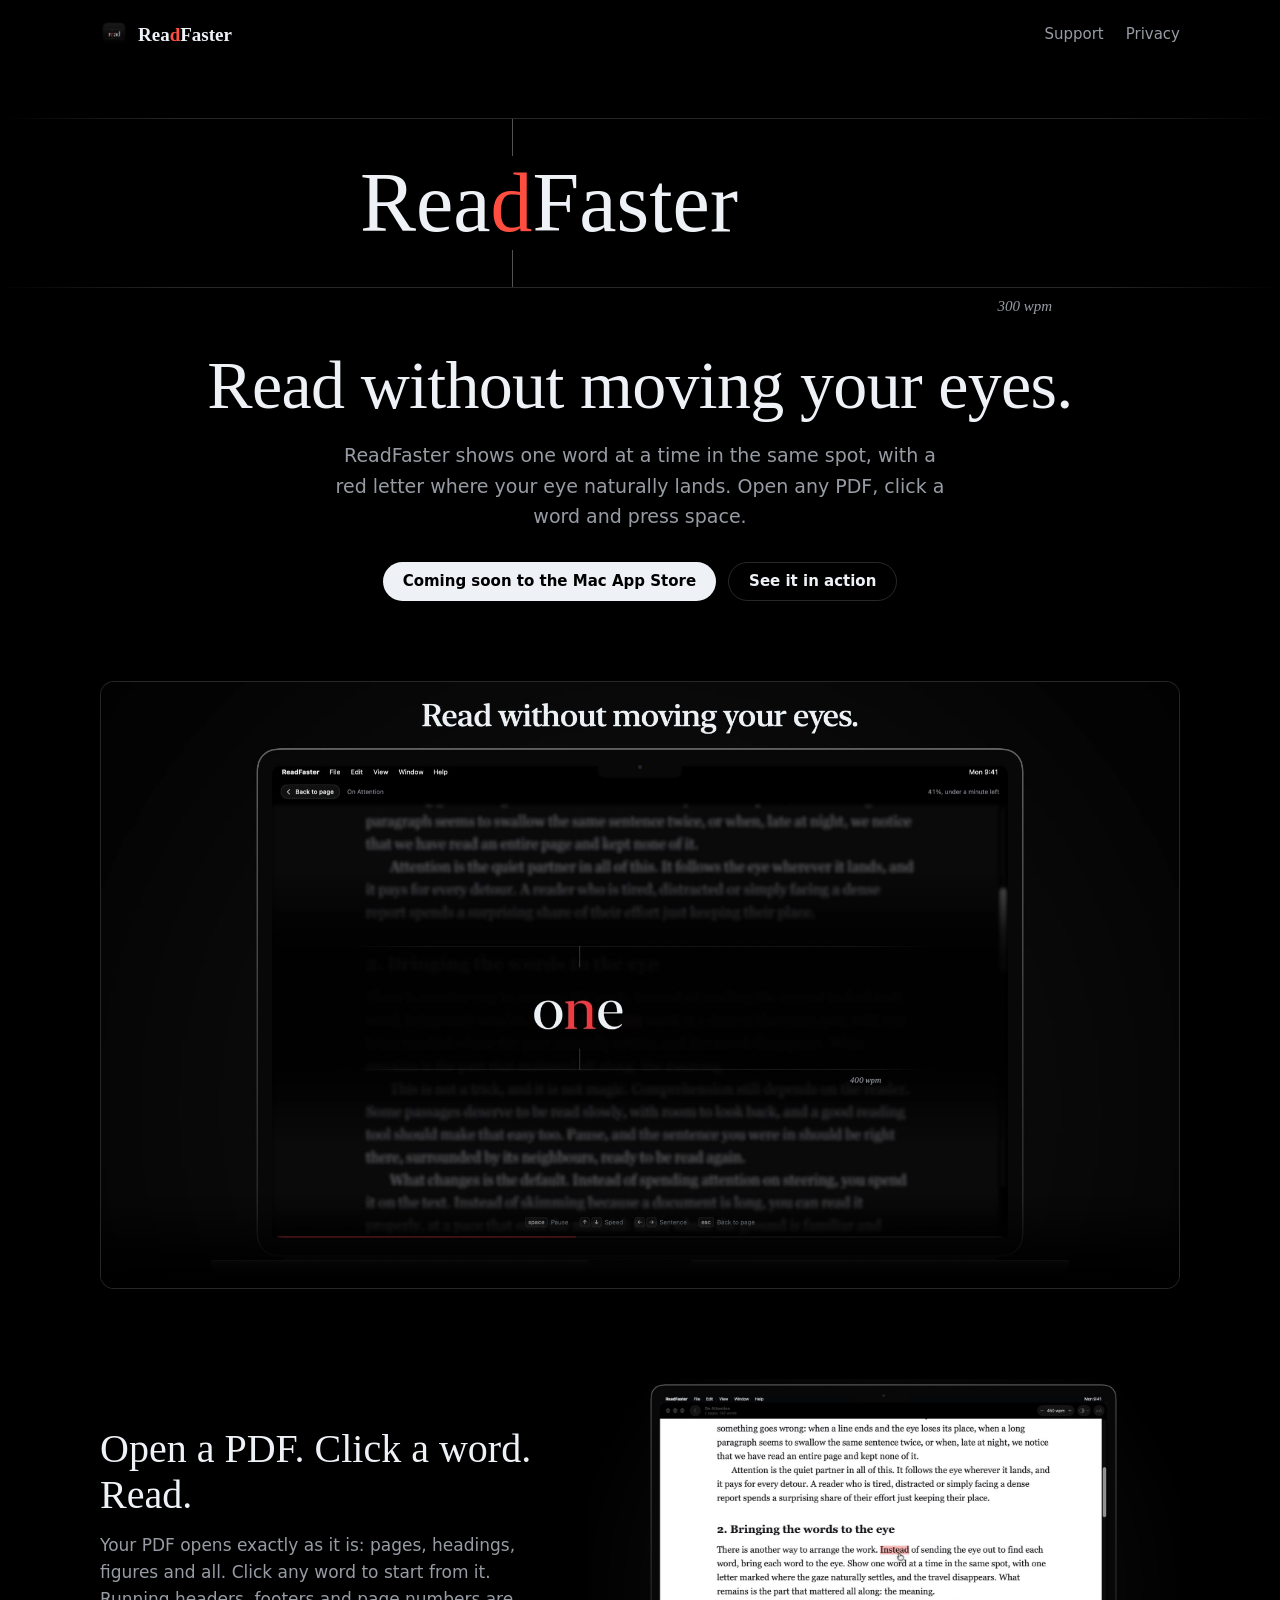
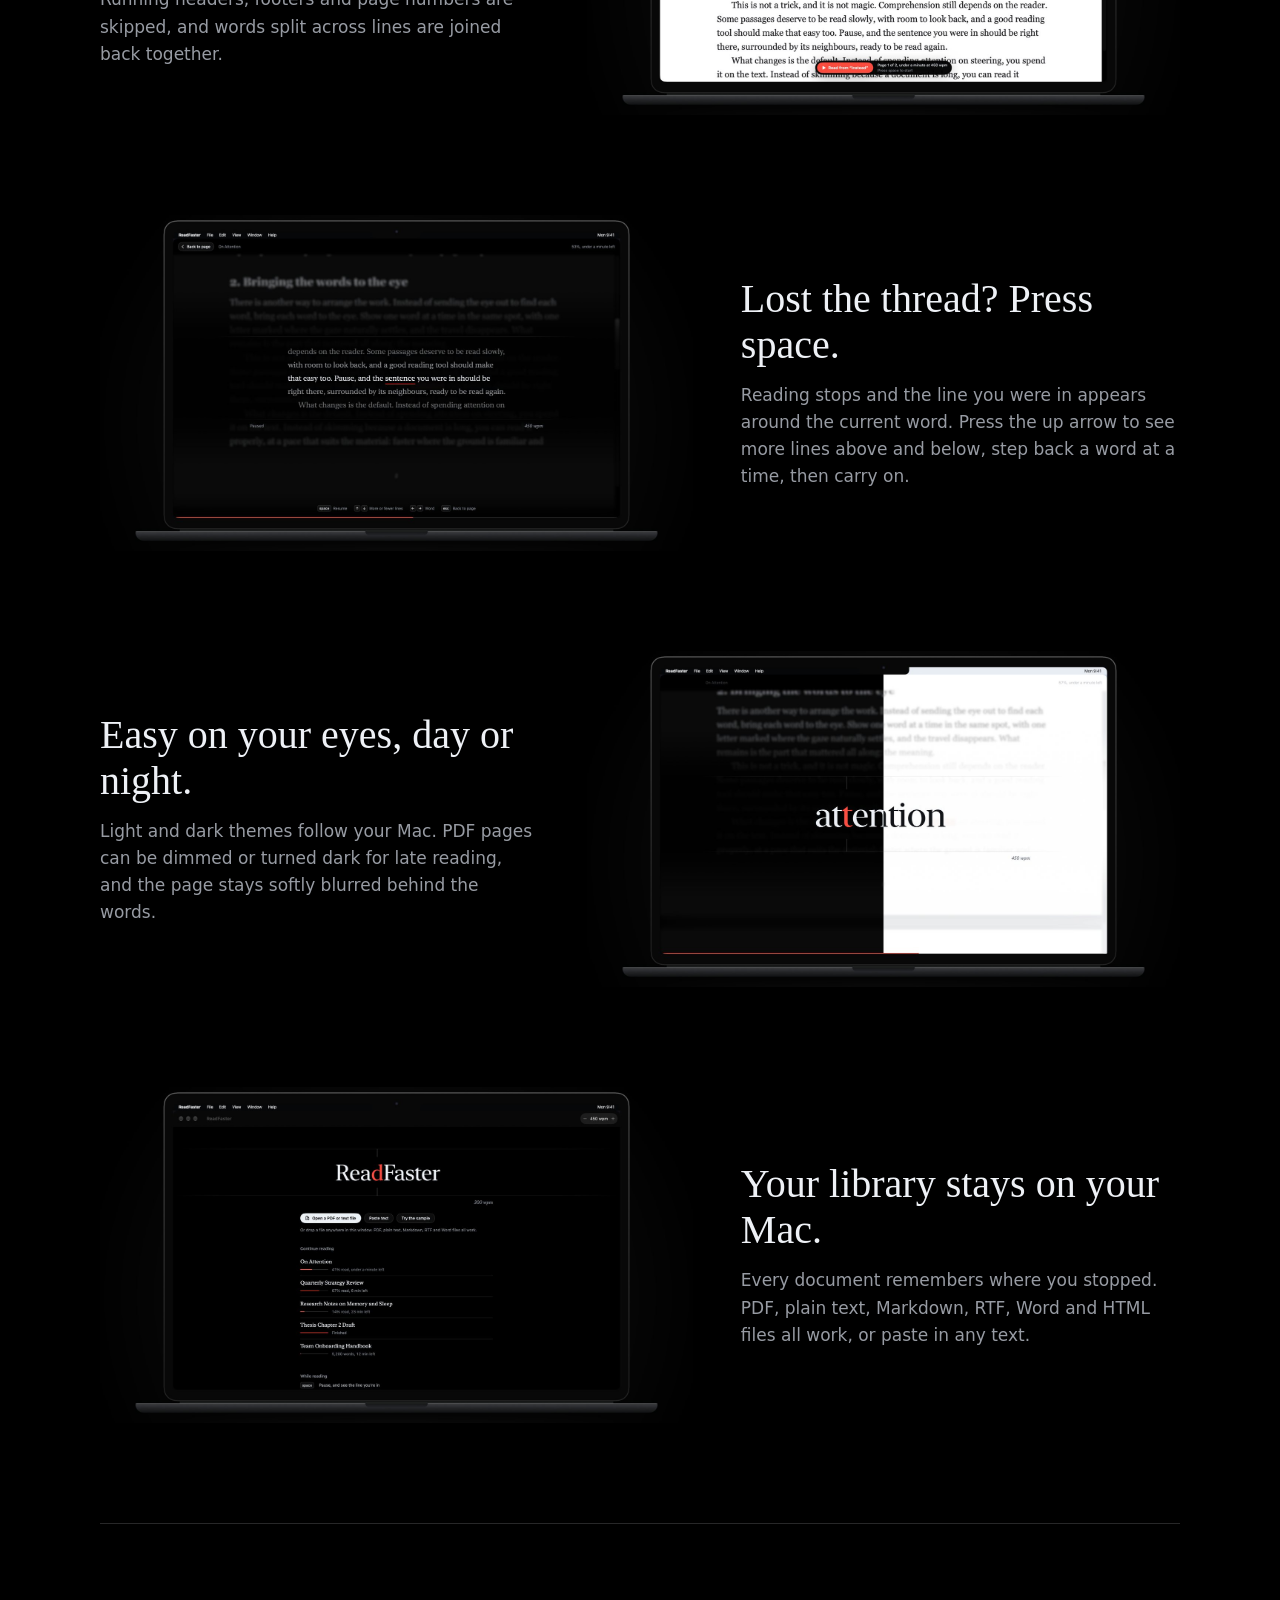
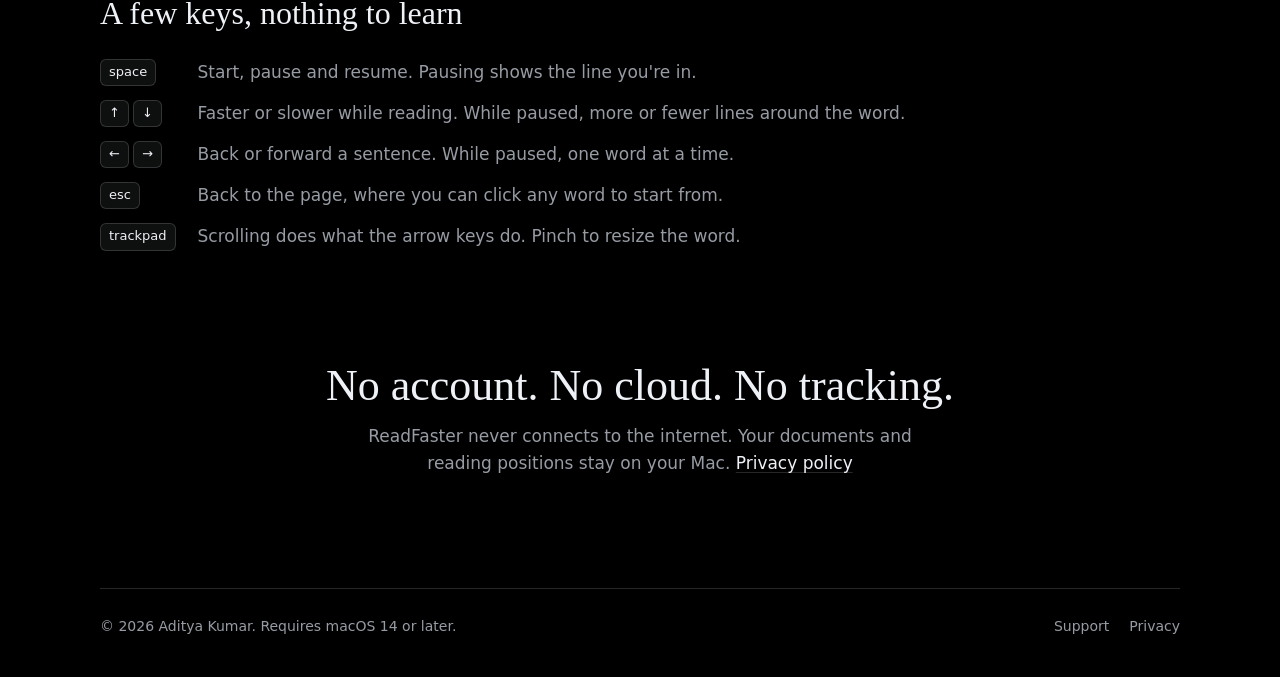
==== index.html @ bea1ccad "ReadFaster website: product page, support and privacy policy Co-Authored-By: Claude Opus 5.5 <norepl" ====
<!doctype html>
<html lang="en">
<head>
  <meta charset="utf-8">
  <meta name="viewport" content="width=device-width, initial-scale=1">
  <title>ReadFaster: speed reading for your PDFs on Mac</title>
  <meta name="description" content="ReadFaster shows one word at a time in the same spot, with a red letter where your eye naturally lands. Open any PDF, click a word and press space. Private, offline, made for Mac.">
  <meta property="og:title" content="ReadFaster: read without moving your eyes">
  <meta property="og:description" content="Speed reading for your PDFs on Mac. Click any word, press space, and the words come to you.">
  <meta property="og:image" content="https://adityak2128.github.io/readfaster/assets/reading.jpg">
  <meta property="og:type" content="website">
  <meta name="twitter:card" content="summary_large_image">
  <link rel="icon" href="assets/favicon.png">
  <link rel="stylesheet" href="assets/style.css">
</head>
<body>
  <header class="wrap site-header">
    <a class="brand" href="./"><img src="assets/icon.png" alt=""><span>Rea<span class="d">d</span>Faster</span></a>
    <nav><a href="support/">Support</a><a href="privacy/">Privacy</a></nav>
  </header>

  <main>
    <section class="hero">
      <div class="focus" aria-hidden="true"><span class="word"></span></div>
      <div class="wrap focus-meta" aria-hidden="true">300 wpm</div>
      <div class="wrap">
        <h1>Read without moving your eyes.</h1>
        <p class="lede">ReadFaster shows one word at a time in the same spot, with a red letter where your eye naturally lands. Open any PDF, click a word and press space.</p>
        <div class="cta">
          <span class="pill primary">Coming soon to the Mac App Store</span>
          <a class="pill quiet" href="#see-it">See it in action</a>
        </div>
      </div>
    </section>

    <section class="wrap video" id="see-it" aria-label="Demo video">
      <video src="assets/readfaster.mp4" poster="assets/poster.jpg" autoplay muted loop playsinline controls preload="metadata"></video>
    </section>

    <section class="wrap">
      <div class="feature">
        <div class="copy">
          <h2>Open a PDF. Click a word. Read.</h2>
          <p>Your PDF opens exactly as it is: pages, headings, figures and all. Click any word to start from it. Running headers, footers and page numbers are skipped, and words split across lines are joined back together.</p>
        </div>
        <img src="assets/start.jpg" width="1600" height="907" loading="lazy" alt="A PDF open in ReadFaster, with the pointer clicking a word to start reading from it">
      </div>

      <div class="feature">
        <div class="copy">
          <h2>Lost the thread? Press space.</h2>
          <p>Reading stops and the line you were in appears around the current word. Press the up arrow to see more lines above and below, step back a word at a time, then carry on.</p>
        </div>
        <img src="assets/pause.jpg" width="1600" height="907" loading="lazy" alt="Reading paused, with five lines of context shown around the current word">
      </div>

      <div class="feature">
        <div class="copy">
          <h2>Easy on your eyes, day or night.</h2>
          <p>Light and dark themes follow your Mac. PDF pages can be dimmed or turned dark for late reading, and the page stays softly blurred behind the words.</p>
        </div>
        <img src="assets/themes.jpg" width="1600" height="907" loading="lazy" alt="The reader shown half in dark mode and half in light mode">
      </div>

      <div class="feature">
        <div class="copy">
          <h2>Your library stays on your Mac.</h2>
          <p>Every document remembers where you stopped. PDF, plain text, Markdown, RTF, Word and HTML files all work, or paste in any text.</p>
        </div>
        <img src="assets/library.jpg" width="1600" height="907" loading="lazy" alt="The ReadFaster library, listing documents with how much of each has been read">
      </div>
    </section>

    <section class="wrap keys" aria-labelledby="keys-title">
      <h2 id="keys-title">A few keys, nothing to learn</h2>
      <dl>
        <dt><kbd>space</kbd></dt><dd>Start, pause and resume. Pausing shows the line you're in.</dd>
        <dt><kbd>↑</kbd><kbd>↓</kbd></dt><dd>Faster or slower while reading. While paused, more or fewer lines around the word.</dd>
        <dt><kbd>←</kbd><kbd>→</kbd></dt><dd>Back or forward a sentence. While paused, one word at a time.</dd>
        <dt><kbd>esc</kbd></dt><dd>Back to the page, where you can click any word to start from.</dd>
        <dt><kbd>trackpad</kbd></dt><dd>Scrolling does what the arrow keys do. Pinch to resize the word.</dd>
      </dl>
    </section>

    <section class="wrap private">
      <h2>No account. No cloud. No tracking.</h2>
      <p>ReadFaster never connects to the internet. Your documents and reading positions stay on your Mac. <a href="privacy/">Privacy policy</a></p>
    </section>
  </main>

  <footer class="wrap site-footer">
    <span>© 2026 Aditya Kumar. Requires macOS 14 or later.</span>
    <nav><a href="support/">Support</a><a href="privacy/">Privacy</a></nav>
  </footer>
  <script src="assets/demo.js"></script>
</body>
</html>
---- assets/style.css ----
:root {
  --void: #000;
  --raised: #111214;
  --ink: #eef1f6;
  --dim: #979ba3;
  --hair: rgba(238, 241, 246, 0.16);
  --fixation: #ff4d40;
  --serif: ui-serif, "New York", "Iowan Old Style", Charter, Georgia, serif;
  --sans: -apple-system, BlinkMacSystemFont, "SF Pro Text", system-ui, "Helvetica Neue", Arial, sans-serif;
  color-scheme: dark;
}

* { box-sizing: border-box; }

html { -webkit-text-size-adjust: 100%; }

body {
  margin: 0;
  background: var(--void);
  color: var(--ink);
  font: 17px/1.6 var(--sans);
  -webkit-font-smoothing: antialiased;
}

a { color: var(--ink); text-decoration-color: var(--hair); text-underline-offset: 3px; }
a:hover { text-decoration-color: var(--fixation); }
a:focus-visible, button:focus-visible { outline: 2px solid var(--fixation); outline-offset: 3px; border-radius: 4px; }

.wrap { width: min(1080px, 100% - 32px); margin-inline: auto; }
.column { width: min(680px, 100% - 32px); margin-inline: auto; }

/* Header */
.site-header { display: flex; align-items: center; justify-content: space-between; padding: 20px 0; }
.brand { display: flex; align-items: center; gap: 10px; text-decoration: none; font: 600 19px/1 var(--serif); }
.brand img { width: 28px; height: 28px; border-radius: 7px; }
.brand .d { color: var(--fixation); }
.site-header nav { display: flex; gap: 22px; font-size: 15px; }
.site-header nav a { text-decoration: none; color: var(--dim); }
.site-header nav a:hover, .site-header nav a[aria-current] { color: var(--ink); }

/* The reader's word: two hairlines, marks at the fixation point, red letter on the marks */
.focus {
  position: relative;
  height: clamp(110px, 16vw, 170px);
  border-block: 1px solid transparent;
  border-image: linear-gradient(90deg, transparent, var(--hair) 14%, var(--hair) 86%, transparent) 1;
  margin: 40px 0 10px;
  overflow: hidden;
}
.focus::before, .focus::after {
  content: "";
  position: absolute;
  left: 40%;
  width: 1px;
  height: 22%;
  background: rgba(238, 241, 246, 0.34);
}
.focus::before { top: 0; }
.focus::after { bottom: 0; }
.focus .word {
  position: absolute;
  top: 50%;
  left: 0;
  transform: translateY(-50%);
  white-space: pre;
  font: 400 clamp(46px, 7vw, 84px)/1 var(--serif);
}
.focus .pivot { color: var(--fixation); }
.focus-meta { text-align: right; padding-right: 10%; font: italic 15px var(--serif); color: var(--dim); }

/* Hero */
.hero { padding: 10px 0 40px; text-align: center; }
.hero h1 { font: 500 clamp(40px, 6vw, 68px)/1.08 var(--serif); letter-spacing: -0.01em; margin: 34px 0 18px; }
.hero p.lede { max-width: 620px; margin: 0 auto 30px; color: var(--dim); font-size: 19px; }
.cta { display: inline-flex; flex-wrap: wrap; gap: 12px; justify-content: center; }
.pill {
  display: inline-flex; align-items: center; gap: 8px;
  padding: 11px 20px; border-radius: 999px;
  font: 600 15px/1 var(--sans); text-decoration: none;
}
.pill.primary { background: var(--ink); color: #000; }
.pill.quiet { border: 1px solid var(--hair); color: var(--ink); }

/* Video */
.video { margin-block: 40px 90px; }
.video video { width: 100%; height: auto; display: block; border-radius: 14px; border: 1px solid var(--hair); background: #000; }

/* Feature rows */
.feature { display: grid; grid-template-columns: 1fr 1.35fr; gap: 48px; align-items: center; margin: 0 0 100px; }
.feature:nth-of-type(even) { grid-template-columns: 1.35fr 1fr; }
.feature:nth-of-type(even) .copy { order: 2; }
.feature h2 { font: 500 clamp(28px, 3.6vw, 40px)/1.15 var(--serif); margin: 0 0 14px; }
.feature p { color: var(--dim); margin: 0; }
.feature img { width: 100%; height: auto; display: block; border-radius: 12px; }

/* Keys */
.keys { border-top: 1px solid var(--hair); padding: 70px 0 20px; }
.keys h2 { font: 500 32px/1.2 var(--serif); margin: 0 0 26px; }
.keys dl { display: grid; grid-template-columns: max-content 1fr; gap: 14px 22px; margin: 0; }
.keys dt { display: flex; gap: 4px; }
.keys dd { margin: 0; color: var(--dim); }
kbd {
  display: inline-block; min-width: 26px; padding: 3px 8px; text-align: center;
  font: 500 13px/1.4 var(--sans); color: var(--ink);
  background: rgba(238, 241, 246, 0.06); border: 1px solid var(--hair); border-radius: 6px;
}

.private { text-align: center; padding: 90px 0 110px; }
.private h2 { font: 500 clamp(30px, 4vw, 44px)/1.15 var(--serif); margin: 0 0 12px; }
.private p { color: var(--dim); margin: 0 auto; max-width: 560px; }

/* Documents: privacy and support */
.doc { padding: 30px 0 80px; }
.doc h1 { font: 500 clamp(36px, 5vw, 52px)/1.1 var(--serif); margin: 30px 0 8px; }
.doc .updated { color: var(--dim); font-size: 15px; margin: 0 0 36px; }
.doc h2 { font: 500 26px/1.25 var(--serif); margin: 44px 0 10px; }
.doc h3 { font: 600 18px/1.35 var(--sans); margin: 26px 0 6px; }
.doc p, .doc li { color: #c9ccd2; }
.doc ul { padding-left: 22px; }
.doc li { margin: 6px 0; }
.doc .summary { background: var(--raised); border: 1px solid var(--hair); border-radius: 12px; padding: 18px 22px; color: var(--ink); }
.doc code { font: 14px ui-monospace, SFMono-Regular, Menlo, monospace; background: rgba(238, 241, 246, 0.06); padding: 2px 6px; border-radius: 5px; word-break: break-all; }
.doc dl { display: grid; grid-template-columns: max-content 1fr; gap: 12px 20px; }
.doc dd { margin: 0; color: #c9ccd2; }

/* Footer */
.site-footer { border-top: 1px solid var(--hair); padding: 26px 0 40px; color: var(--dim); font-size: 14px; display: flex; flex-wrap: wrap; gap: 10px 24px; justify-content: space-between; }
.site-footer nav { display: flex; gap: 20px; }
.site-footer a { color: var(--dim); text-decoration: none; }
.site-footer a:hover { color: var(--ink); }

@media (max-width: 760px) {
  .feature, .feature:nth-of-type(even) { grid-template-columns: 1fr; gap: 22px; margin-bottom: 70px; }
  .feature:nth-of-type(even) .copy { order: 0; }
  .keys dl, .doc dl { grid-template-columns: 1fr; gap: 4px; }
  .keys dd, .doc dd { margin-bottom: 12px; }
  .focus-meta { padding-right: 0; }
}

@media (prefers-reduced-motion: reduce) {
  * { scroll-behavior: auto !important; }
}
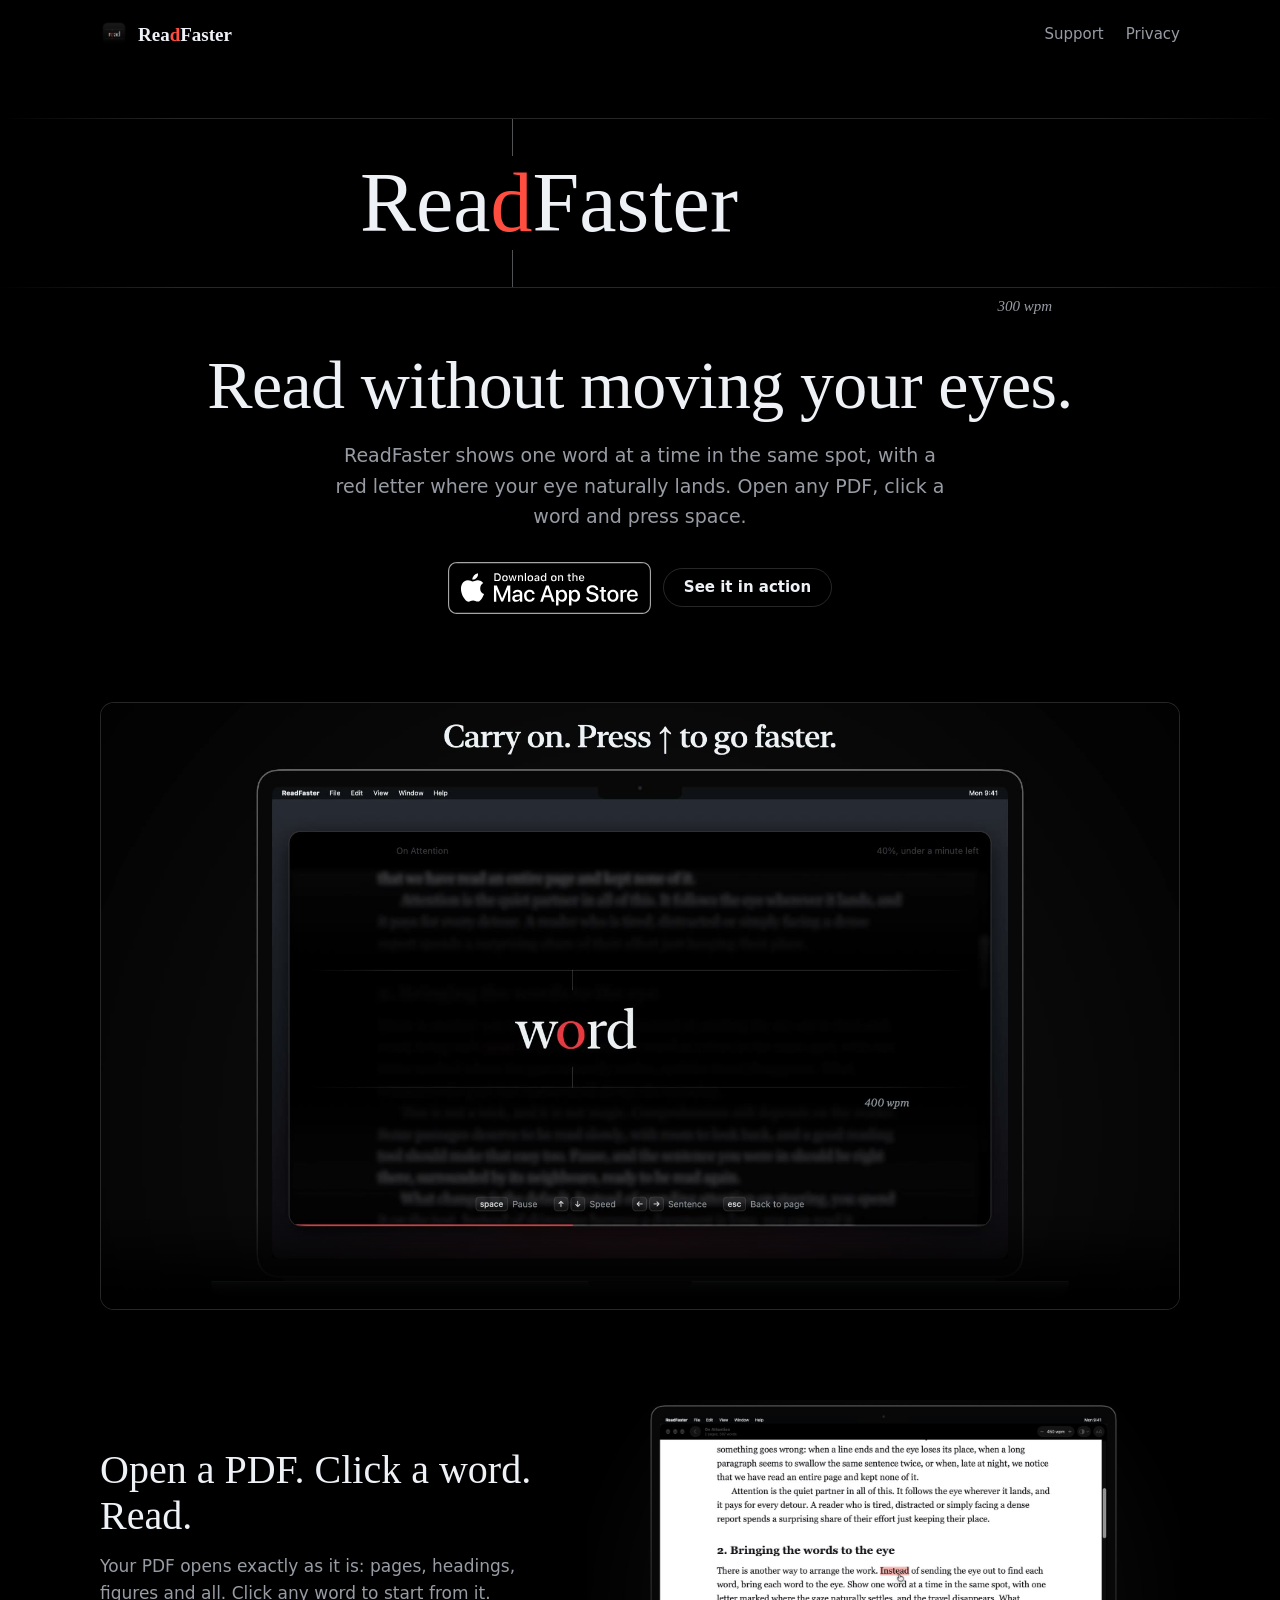
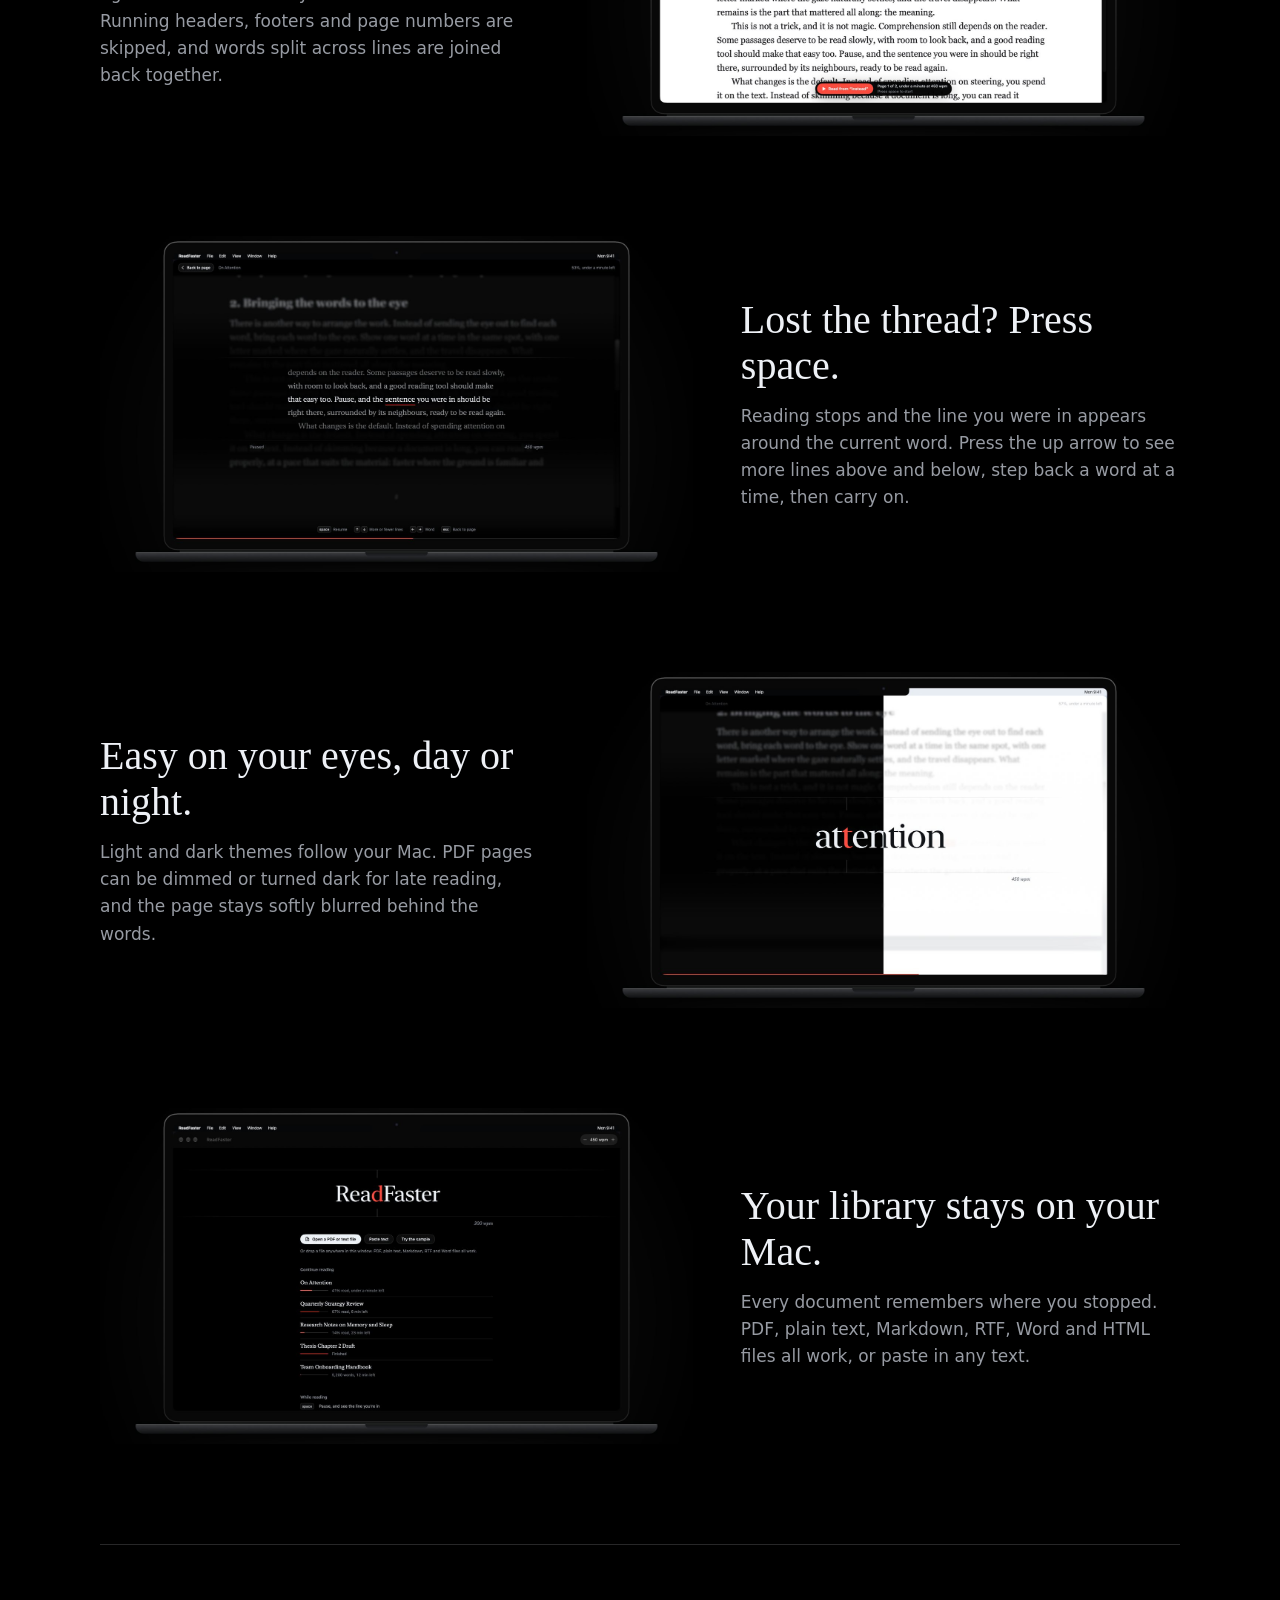
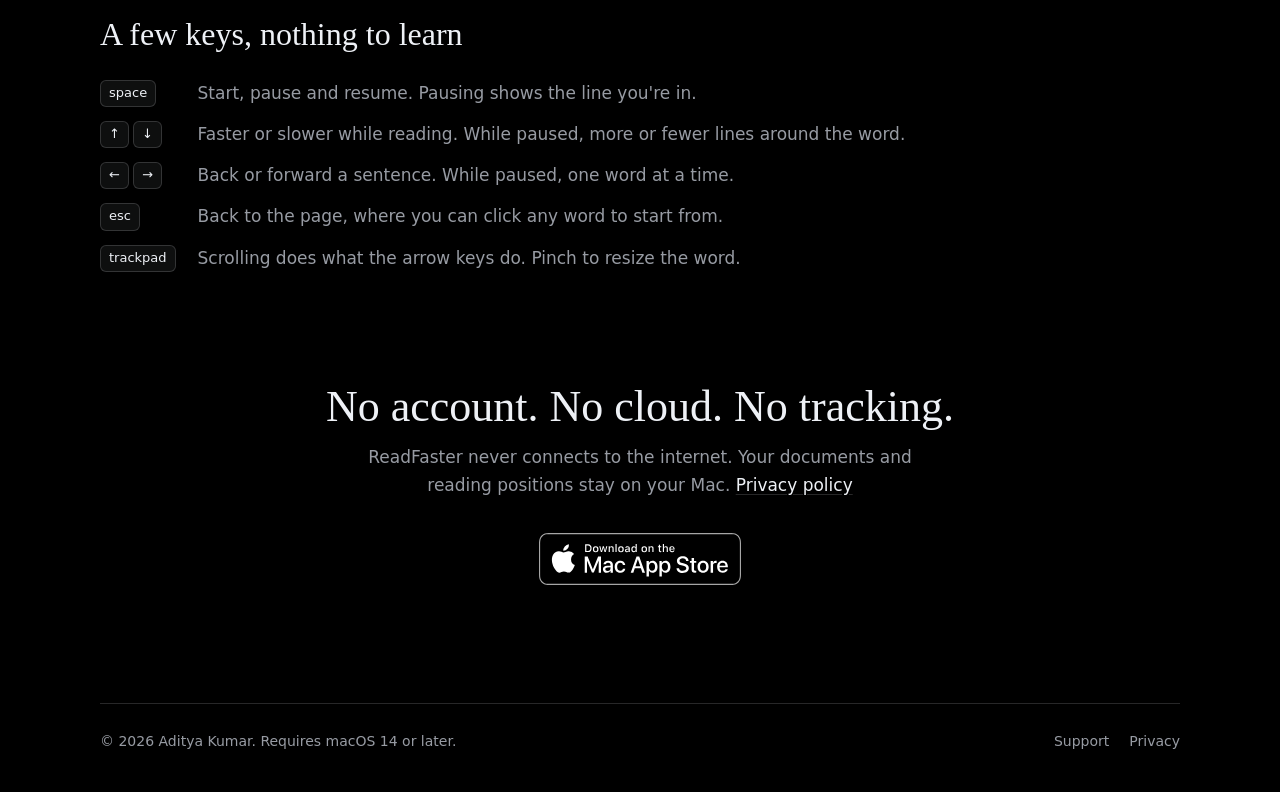
==== commit 22dd0603: "Add Mac App Store download link Co-Authored-By: Claude Opus 5.5 <noreply@anthropic.com>" ====
--- a/index.html
+++ b/index.html
@@ -27,7 +27,7 @@
         <h1>Read without moving your eyes.</h1>
         <p class="lede">ReadFaster shows one word at a time in the same spot, with a red letter where your eye naturally lands. Open any PDF, click a word and press space.</p>
         <div class="cta">
-          <span class="pill primary">Coming soon to the Mac App Store</span>
+          <a class="store-badge" href="https://apps.apple.com/app/readfaster-pdf-speed-reader/id6816929052"><img src="assets/mac-app-store-black.svg" width="203" height="52" alt="Download on the Mac App Store"></a>
           <a class="pill quiet" href="#see-it">See it in action</a>
         </div>
       </div>
@@ -85,6 +85,7 @@
     <section class="wrap private">
       <h2>No account. No cloud. No tracking.</h2>
       <p>ReadFaster never connects to the internet. Your documents and reading positions stay on your Mac. <a href="privacy/">Privacy policy</a></p>
+      <div class="cta closing"><a class="store-badge" href="https://apps.apple.com/app/readfaster-pdf-speed-reader/id6816929052"><img src="assets/mac-app-store-black.svg" width="203" height="52" alt="Download on the Mac App Store"></a></div>
     </section>
   </main>
 
--- a/assets/style.css
+++ b/assets/style.css
@@ -80,6 +80,10 @@
 }
 .pill.primary { background: var(--ink); color: #000; }
 .pill.quiet { border: 1px solid var(--hair); color: var(--ink); }
+.cta { align-items: center; }
+.cta.closing { margin-top: 34px; }
+.store-badge { display: inline-flex; border-radius: 10px; }
+.store-badge img { display: block; height: 52px; width: auto; }
 
 /* Video */
 .video { margin-block: 40px 90px; }
